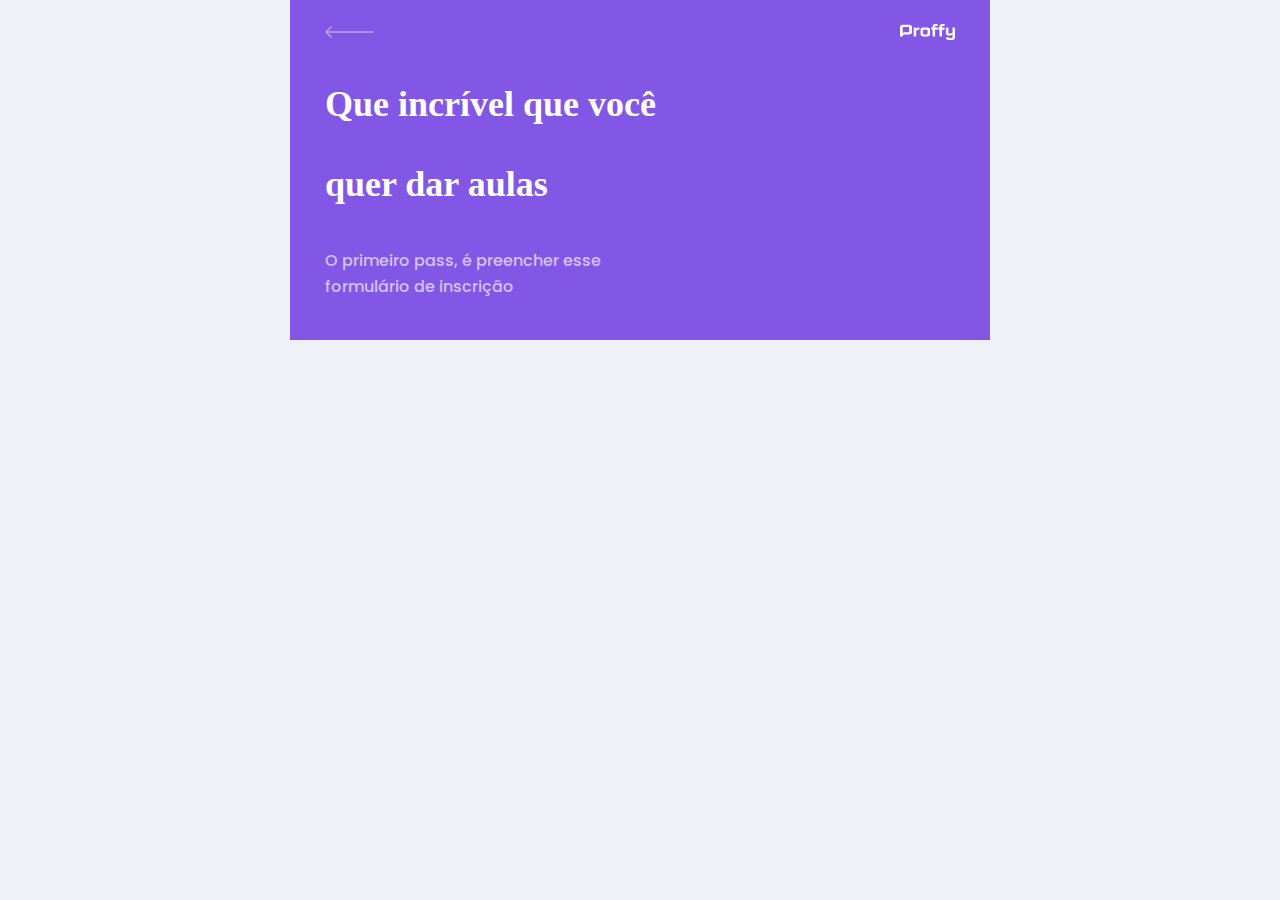
==== give-classes.html @ 982854d8 "Implementado page-give-classes.css e configurações no header.css" ====
<!DOCTYPE html>
<html lang="pt_br"> <!-- exemplo lang é um atributo no caso aqui a linguagem-->
<head>
    <meta charset="UTF-8">
    <meta name="viewport" content="width=device-width, initial-scale=1.0">
    <title>Proffy | Sua plataforma de estudos online</title>

    <link rel="stylesheet" href="/styles/main.css">
    <link rel="stylesheet" href="/styles/partials/header.css">
    <link rel="stylesheet" href="/styles/partials/page-give-classes.css">

   
    <link href="https://fonts.googleapis.com/css2?
    family=Archivo:wght@400;700&amp;family=Poppins:wght@400;600&amp;
    display=swap" rel="stylesheet">
  

</head>
<body id="page-give-classes">


    <div id="container">
        <header class="page-header">
            <div class="top-bar-container">
                <a href="/">
                    <img src="/images/icons/back.svg" alt="Voltar">
                 </a>
                 <img src="/images/logo.svg" alt="Proffy">
            </div>

            <div class="header-content">
                <strong>Que incrível que você quer dar aulas</strong>
                <p>O primeiro pass, é preencher esse formulário de inscrição</p>
               
            </div>
        </header>

            <main>
               
            </main>
    </div>
    

</body>
</html>
---- styles/main.css ----
:root {
    /*variáveis css */
    --color-background: #F0F0F7;
    --color-primary-lighter: #9871F5;
    --color-primary-light: #916BEA;
    --color-primary: #8257E5;
    --color-primary-dark: #774DD6;
    --color-primary-darker: #6842c2;
    --color-secondary: #04D361;
    --color-secondary-dark: #04BF58;
    --color-title-in-primary: #FFFFFF;
    --color-text-in-primary: #D4C2FF;
    --color-text-title: #32264D;
    --color-text-complement: #9C98A6;
    --color-text-base: #6A6180;
    --color-line-in-white: #E6E6F0;
    --color-input-background: #F8F8FC;
    --color-button-text: #FFFFFF;
    --color-box-base: #FFFFFF;
    --color-box-footer: #FAFAFC;
    --color-small-info: #C1BCCC;

    /* tamanho da font padrão: 16px ou 100% ou 1rem */
    font-size: 60%; /* controle das medidas rem */
}
* {
    margin: 0;
    padding: 0;
    box-sizing: border-box;
}
html,
body{
    height: 100vh; /* altura*/
}

body{
    
    background-color: var(--color-background);
    display: flex;
    align-items: center;
    justify-content: center;
}
  /*estilizacao nas fontes dos itens abaixo */
body,
input,
button,
textarea {
    font: 500 1.6rem Poppins;
    color: var(--color-text-base);
}

#container { 
    /*responsividade no container*/
    width: 90vw; /*largura*/
    max-width: 700px; /* se passar de 90vw o maximo da largura será 700px*/
}

@media (min-width: 700px) { /*a partir deste valor será esta @media*/
    :root {
        font-size: 62.5%; /* todo 1rem vai ser proporcional a 10px*/
    }
}
---- styles/partials/header.css ----
.page-header {
    background-color: var(--color-primary);

    display: flex;
    flex-direction: column;
}

.page-header .top-bar-container {
    width: 90%;
    margin: 0 auto;

    display: flex;
    align-items: center;
    justify-content: space-between;

    padding: 1.6rem 0;
}

.page-header .top-bar-container a {
    height: 3.2rem;
    opacity: 0.2s;
}

.page-header .top-bar-containera:hover {
    opacity: 0.6;
}
.page-header .top-bar-container > img {
    height: 1.6rem;
}

.page-header .header-content {
    width: 90%;
    margin: 3.2rem auto;

    position: relative;
}

.page-header .header-content strong {
    font: 700 3.6rem Arquivo;
    line-height: 8rem;
    color: var(--color-title-in-primary);
}

.page-header .header-content p {
    max-width: 30rem;
    font-size: 1.6rem;
    line-height: 2.6rem;
    color: var(--color-text-in-primary);
    margin-top: 2.4rem;
}

/*estilização com foco em dispositivos desktops*/
@media (min-width:700px) {
    .page-header {
        height: 340px;
    }

    .page-header .top-bar-container {
        max-width: 1100px;
    }
    
    .page-header .header-content {
        max-width: 740px;

        margin: 0 auto;

        flex: 1 1;
        padding-bottom: 48px;
        display: flex;
        flex-direction: column;
        justify-content: center;
    }

    .page-header .header-content strong {
        max-width:  350px;
    }
}
---- styles/partials/page-give-classes.css ----
#page-give-classes #container {
    width: 100vw;
    height: 100vh;
}
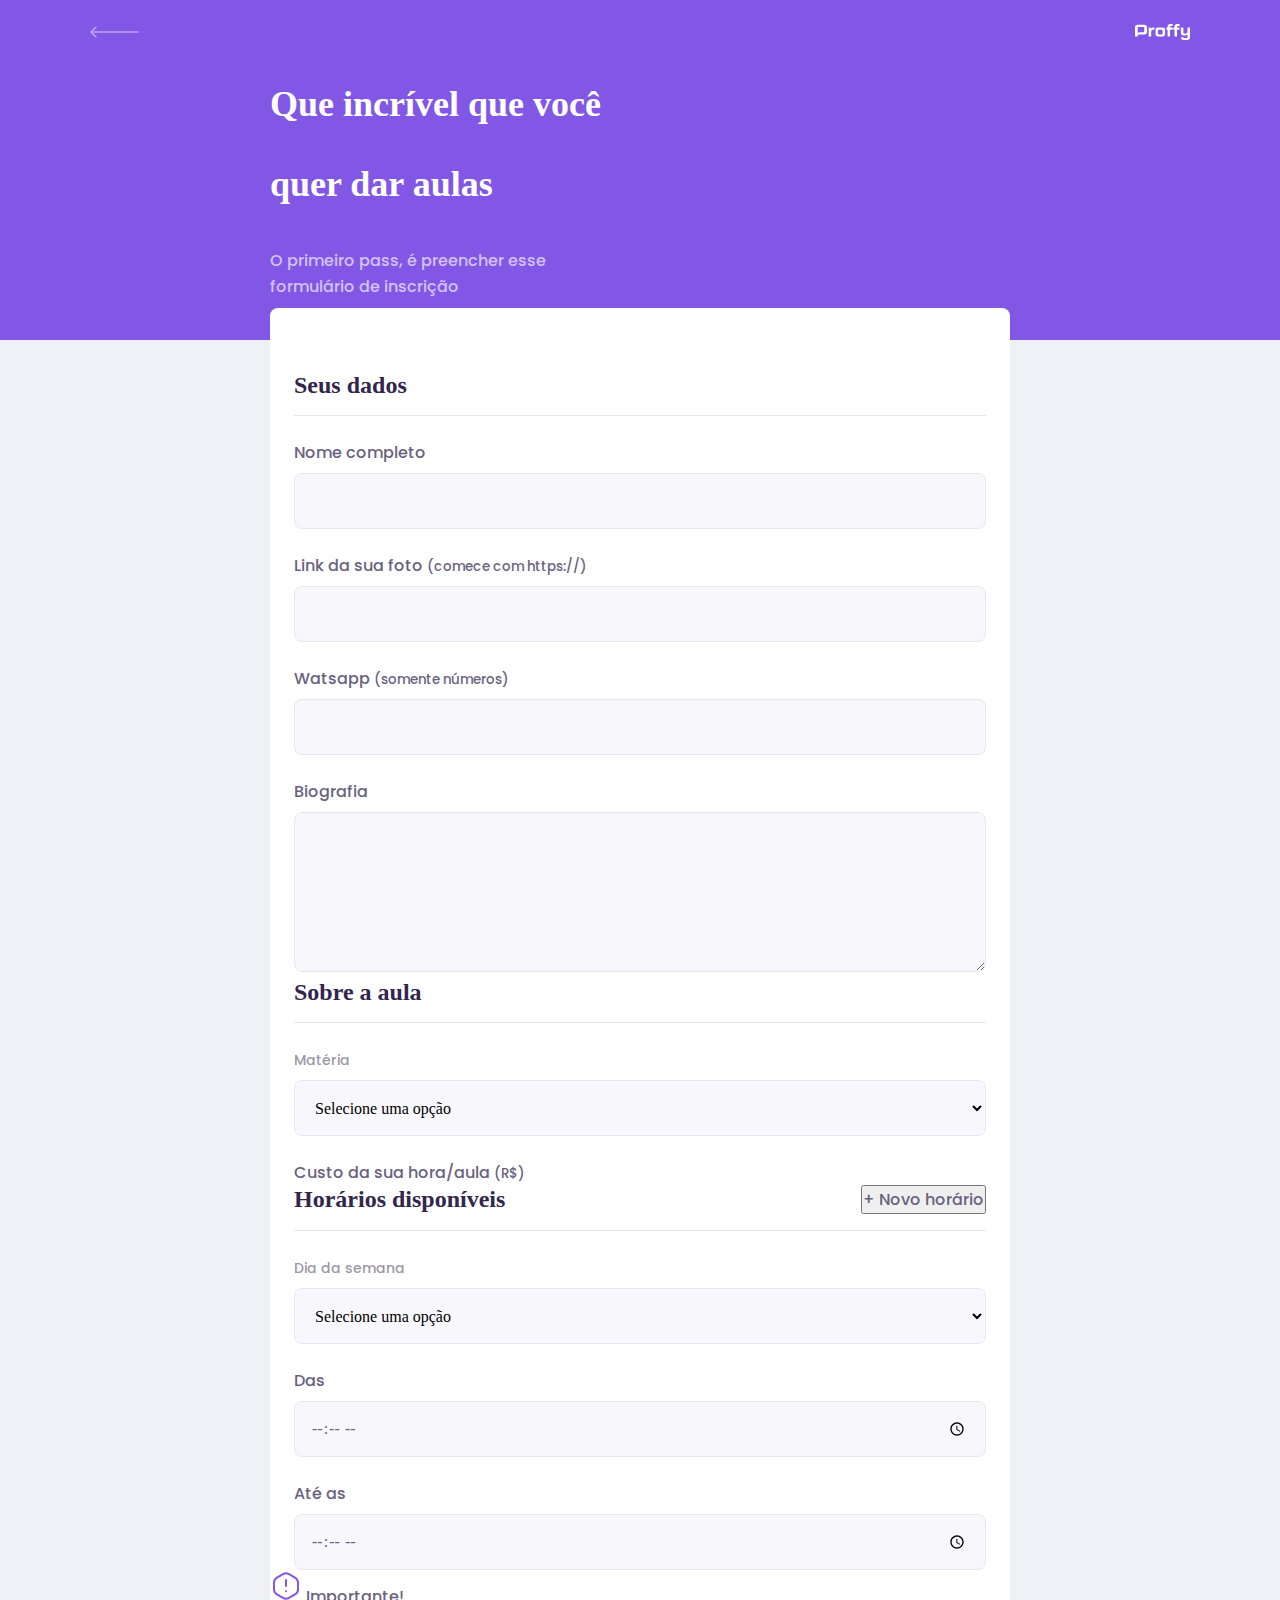
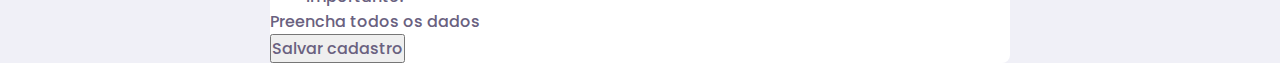
==== commit 5604e10d: "Progresso até o para salvar o cadastro no footer" ====
--- a/give-classes.html
+++ b/give-classes.html
@@ -7,6 +7,7 @@
 
     <link rel="stylesheet" href="/styles/main.css">
     <link rel="stylesheet" href="/styles/partials/header.css">
+    <link rel="stylesheet" href="/styles/partials/forms.css">
     <link rel="stylesheet" href="/styles/partials/page-give-classes.css">
 
    
@@ -36,7 +37,95 @@
         </header>
 
             <main>
-               
+               <form action="" id="create-class">
+                   <fieldset>
+                       <legend>Seus dados</legend>
+
+                       <div class="input-block">
+                           <label for="name">Nome completo</label>
+                           <input name="name" id="name" required>
+                       </div>
+                       <div class="input-block">
+                            <label for="avatar">Link da sua foto <small>(comece com https://)</small></label>
+                            <input name="avatar" id="avatar" type="url" required>
+                        </div>
+                        <div class="input-block">
+                            <label for="whatsapp">Watsapp <small>(somente números)</small></label>
+                            <input name="watsapp" id="whatsapp" type="number" required>
+                        </div>
+                        <div class="textarea-block">
+                            <label for="bio">Biografia</label>
+                             <textarea name="bio" id="bio" required></textarea>
+                        </div>
+                   </fieldset>
+
+                   <fieldset>
+                       <legend>Sobre a aula</legend>
+                       <div class="select-block">
+                           <label for="subject">Matéria</label>
+                           <select name="subject" id="subject" required>
+                               <option value="">Selecione uma opção</option>
+                               <option value="1">Artes</option>
+                               <option value="2">Biologia</option>
+                               <option value="3">Ciências</option>
+                               <option value="4">Educação Física</option>
+                               <option value="5">Física</option>
+                               <option value="6">Geografia</option>
+                               <option value="7">História</option>
+                               <option value="8">Matemática</option>
+                               <option value="9">Português</option>
+                               <option value="10">Química</option>
+                           </select>
+                       </div>
+
+                       <div class="input-block">
+                           <label for="cost">Custo da sua hora/aula <small>(R$)</small>
+                        </label>
+                       </div>
+                   </fieldset>
+
+                   <fieldset>
+                       <legend>Horários disponíveis
+                           <button id="add-time">+ Novo horário</button>
+                       </legend>
+                       <div class="schedule-item">
+
+                            <div class="select-block">
+                                <label for="wekday">Dia da semana</label>
+                                <select name="weekday[]" required>
+                                    <option value="">Selecione uma opção</option>
+                                    <option value="0">Domingo</option>
+                                    <option value="1">Segunda-feira</option>
+                                    <option value="2">Terça-feira</option>
+                                    <option value="3">Quarta-feira</option>
+                                    <option value="4">Quinta-feira</option>
+                                    <option value="5">Sexta-feira</option>
+                                    <option value="6">Sábado</option>
+                                </select>
+                            </div>
+
+                            <div class="input-block">
+                                <label for="time_from">Das</label>
+                                <input type="time" name="time_from[]" required>
+                            </div>
+
+                            <div class="input-block">
+                                <label for="time_to">Até as</label>
+                                <input type="time" name="time_to[]" required>
+                            </div>
+
+
+                        </div>
+                   </fieldset>
+               </form>
+
+               <footer>
+                   <p>
+                       <img src="/images/icons/warning.svg" alt="Aviso importante">
+                       Importante!<br>Preencha todos os dados
+                   </p>
+                   <button type="submit" form="create-class">Salvar cadastro</button>
+               </footer>
             </main>
     </div>
     
--- a/styles/partials/forms.css
+++ b/styles/partials/forms.css
@@ -0,0 +1,44 @@
+.select-block label,
+.input-block label
+.textarea-block label {
+    font-size: 1.4rem;
+    color: var(--color-text-complement);
+}
+
+.input-block input,
+.select-block select,
+.textarea-block textarea {
+    width: 100%;
+    height: 5.6rem;
+    margin-top: 0.8rem;
+    border-radius: 0.8rem;
+    background: var(--color-input-background);
+    border: 1px solid var(--color-line-in-white);
+    outline: 0;
+    padding: 0 1.6rem;
+    font: 1.6rem Arquivo;
+}
+
+.textarea-block textarea {
+    padding: 1.2rem 1.6rem;
+    height: 16rem;
+
+    resize: vertical;
+}
+.input-block,
+.textarea-block {
+    position: relative;
+}
+
+.input-block:focus-within::after,
+.textarea-block:focus-within::after {
+    content: "";
+
+    width: calc(100% - 3.2rem);
+    height: 2px;
+    background: var(--color-primary-light);
+    position: absolute;
+    left: 1.6rem;
+    right: 1.6rem;
+    bottom: 0;
+}
--- a/styles/partials/page-give-classes.css
+++ b/styles/partials/page-give-classes.css
@@ -1,4 +1,55 @@
 #page-give-classes #container {
     width: 100vw;
     height: 100vh;
+}
+
+#page-give-classes .page-header .header-content {
+    margin-bottom: 6.4rem;
+}
+#page-give-classes main {
+    background: var(--color-box-base);
+    width: 100%;
+    max-width: 74rem;
+    border-radius: .8rem;
+    margin: -3.2rem auto 3.2rem;
+    padding-top: 6.4rem;
+}
+
+#page-give-classes fieldset {
+    border: none;
+
+    padding: 0 2.4rem;
+}
+
+#page-give-classes fieldset legend {
+    font: 700 2.4rem Arquivo;
+    color: var(--color-text-title);
+    margin-bottom: 2.4rem;
+
+    display: flex;
+    align-items: center;
+    justify-content: space-between;
+    
+    width: 100%;
+
+    padding-bottom: 1.6rem;
+    border-bottom: 1px solid var(--color-line-in-white);
+
+}
+
+#page-give-class fieldset+fieldset {
+    margin-top: 6.4rem;
+}
+
+#page-give-classes .input-block+.input-block,
+#page-give-classes .input-block+.textarea-block,
+#page-give-classes .select-block+.input-block {
+    margin-top: 2.4rem;
+}
+
+
+@media (min-width: 700px) {
+    #page-give-classes #container {
+        max-width: 100vw;
+    }
 }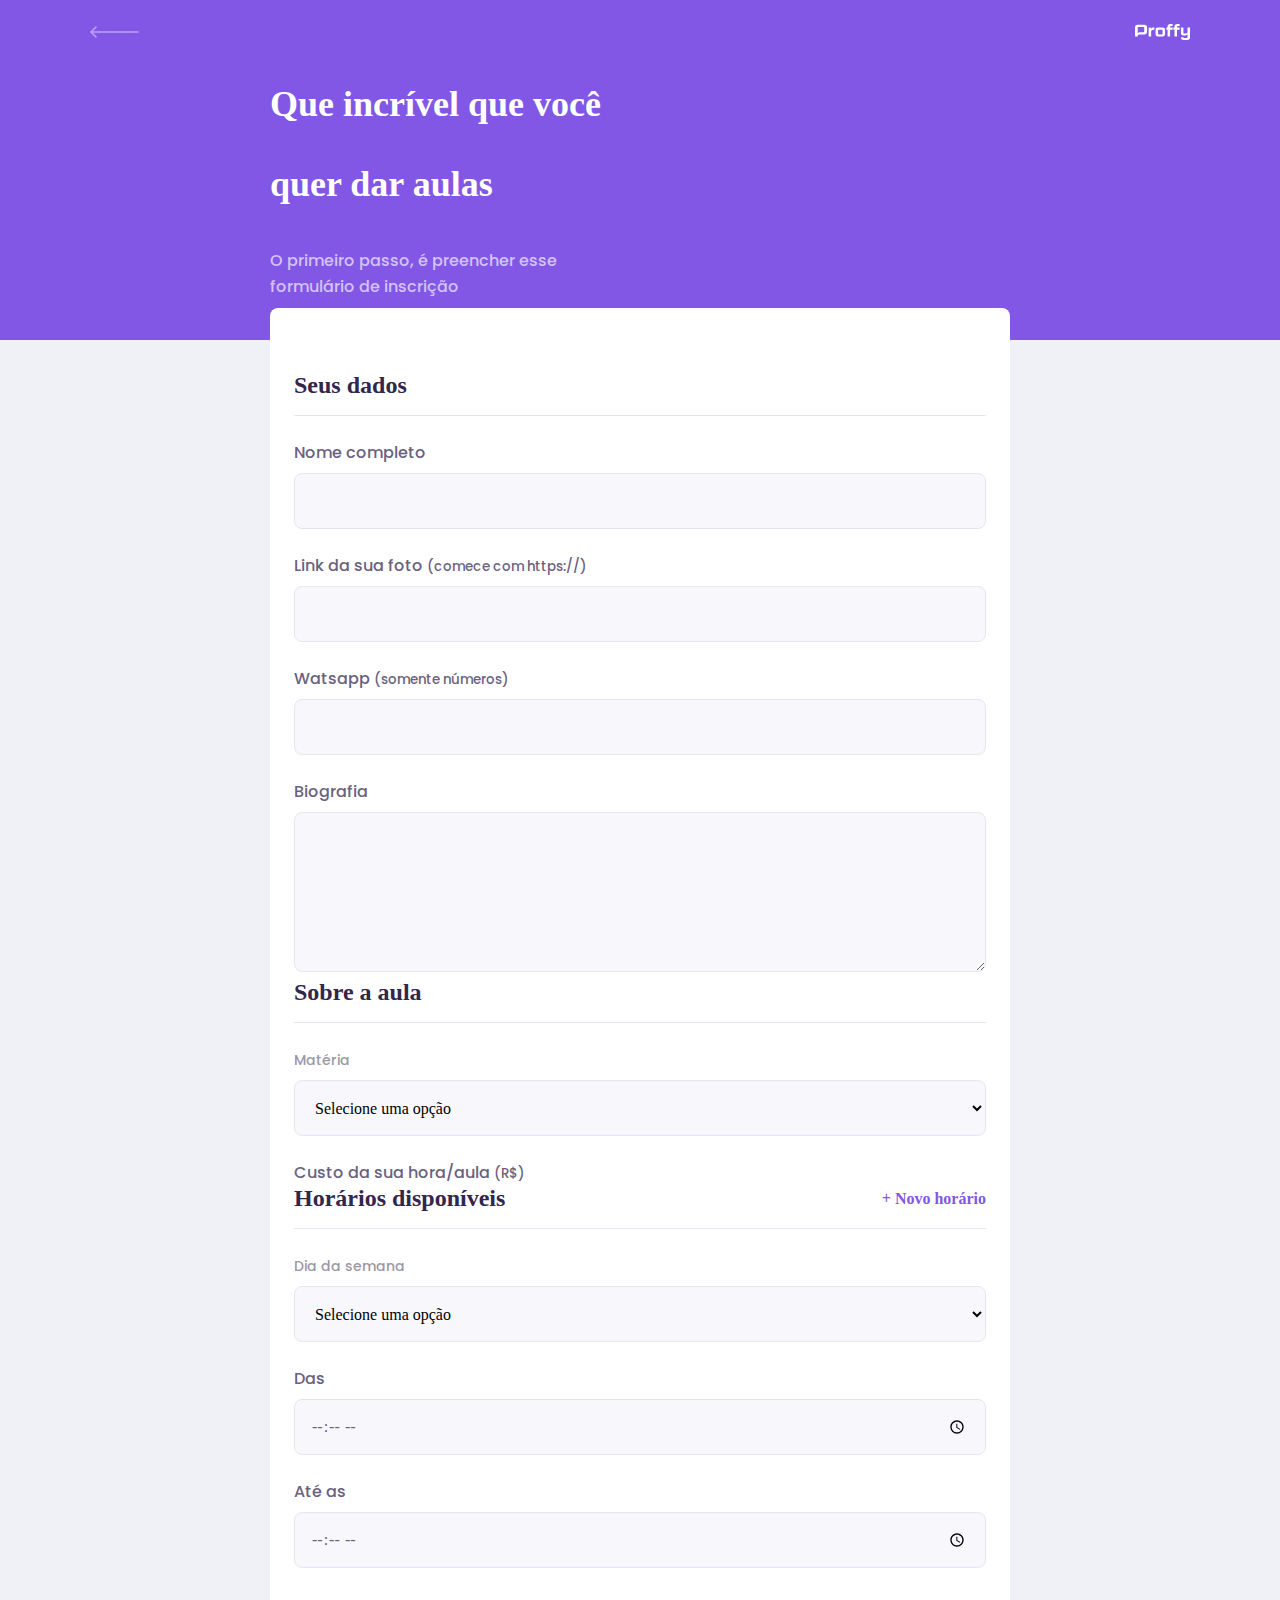
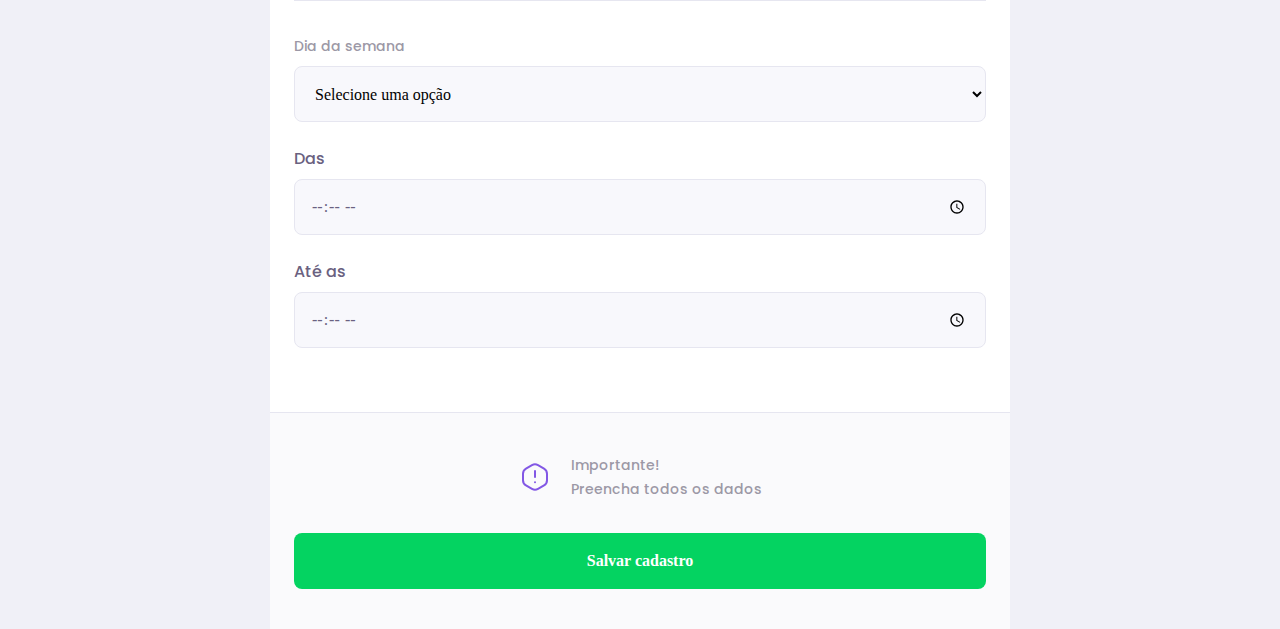
==== commit bcb427ad: "Finalizado estilização para mobile das give-classes" ====
--- a/give-classes.html
+++ b/give-classes.html
@@ -31,7 +31,7 @@
 
             <div class="header-content">
                 <strong>Que incrível que você quer dar aulas</strong>
-                <p>O primeiro pass, é preencher esse formulário de inscrição</p>
+                <p>O primeiro passo, é preencher esse formulário de inscrição</p>
                
             </div>
         </header>
@@ -116,6 +116,35 @@
 
 
                         </div>
+
+                        <div class="schedule-item">
+
+                            <div class="select-block">
+                                <label for="wekday">Dia da semana</label>
+                                <select name="weekday[]" required>
+                                    <option value="">Selecione uma opção</option>
+                                    <option value="0">Domingo</option>
+                                    <option value="1">Segunda-feira</option>
+                                    <option value="2">Terça-feira</option>
+                                    <option value="3">Quarta-feira</option>
+                                    <option value="4">Quinta-feira</option>
+                                    <option value="5">Sexta-feira</option>
+                                    <option value="6">Sábado</option>
+                                </select>
+                            </div>
+
+                            <div class="input-block">
+                                <label for="time_from">Das</label>
+                                <input type="time" name="time_from[]" required>
+                            </div>
+
+                            <div class="input-block">
+                                <label for="time_to">Até as</label>
+                                <input type="time" name="time_to[]" required>
+                            </div>
+
+
+                        </div>
                    </fieldset>
                </form>
 
--- a/styles/partials/page-give-classes.css
+++ b/styles/partials/page-give-classes.css
@@ -34,8 +34,25 @@
 
     padding-bottom: 1.6rem;
     border-bottom: 1px solid var(--color-line-in-white);
+}
 
+#page-give-classes fieldset legend button {
+    background: none;
+    border: 0;
+
+    color: var(--color-primary);
+
+    font: 700 1.6rem Archivo;
+
+    cursor: pointer;
+
+    transition: 0.2s;
 }
+
+#page-give-classes fieldset legend button:hover {
+    color: var(--color-primary-dark);
+}
+
 
 #page-give-class fieldset+fieldset {
     margin-top: 6.4rem;
@@ -47,6 +64,60 @@
     margin-top: 2.4rem;
 }
 
+#page-give-classes main footer {
+    padding: 4rem 2.4rem;
+
+    background: var(--color-box-footer);
+    border-top: 1px solid var(--color-line-in-white);
+    margin-top: 6.4rem;
+}
+
+#page-give-classes main footer p {
+    display: flex;
+    align-items: center;
+    justify-content: center;
+
+    font-size: 1.4rem;
+    line-height: 2.4rem;
+
+    color: var(--color-text-complement);
+}
+
+#page-give-classes main footer p img {
+    margin-right: 2rem;
+}
+
+#page-give-classes main footer button {
+    width: 100%;
+    height: 5.6rem;
+    background: var(--color-secondary);
+    color: var(--color-button-text);
+    border: 0;
+    border-radius: .8rem;
+    cursor: pointer;
+    font: 700 1.6rem Arquivo;
+    
+    display: flex;
+    align-items: center;
+    justify-content: center;
+    text-decoration: none;
+    transition: 0.2s;
+    margin-top: 3.2rem;
+}
+
+#page-give-classes main footer button:hover {
+    background: var(--color-secondary-dark);
+
+}
+
+.schedule-item+.schedule-item {
+    margin-top: 3.2rem;
+    padding-top: 3.2rem;
+
+    border-top: 1px solid var(--color-line-in-white);
+   
+}
+
 
 @media (min-width: 700px) {
     #page-give-classes #container {
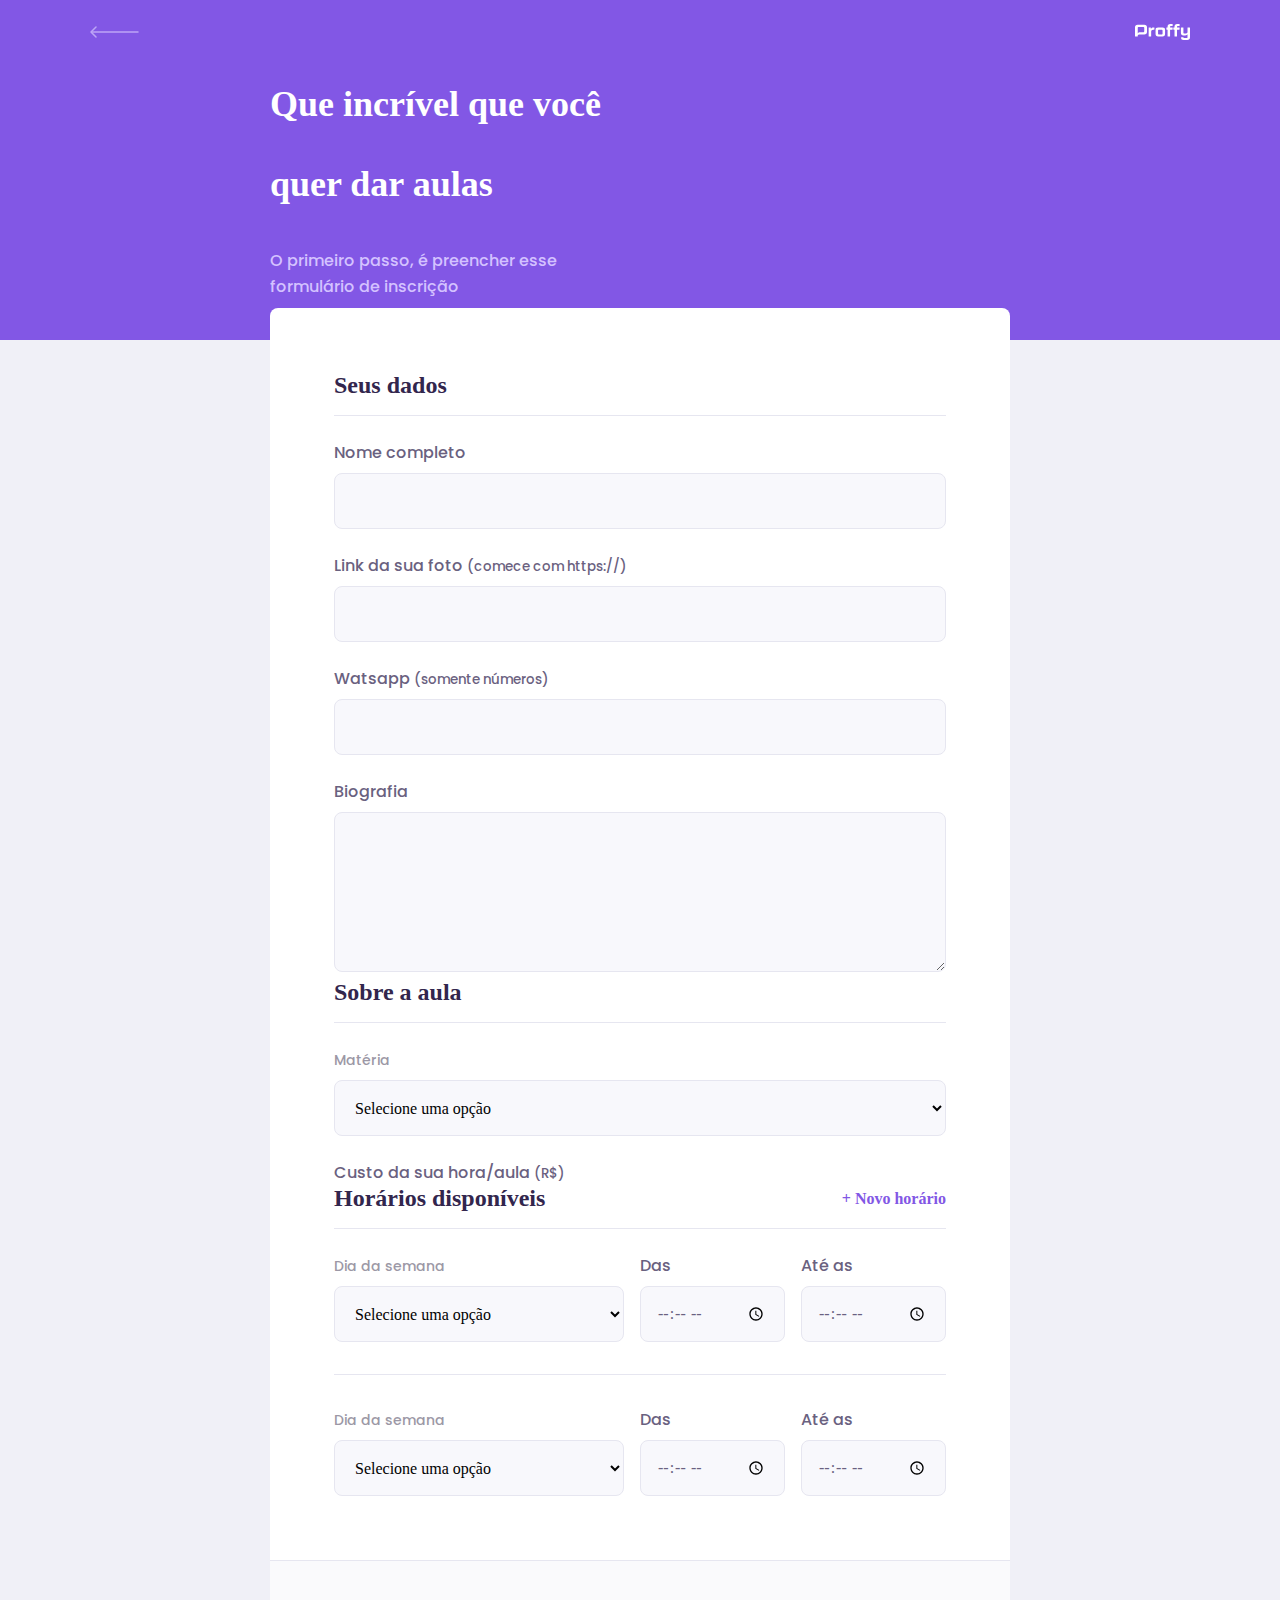
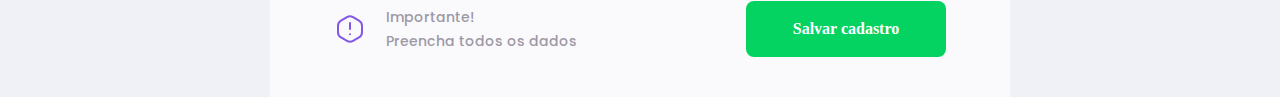
==== commit 168308ff: "Estilização com foco em dispositivos desktops" ====
--- a/give-classes.html
+++ b/give-classes.html
@@ -84,7 +84,7 @@
                        </div>
                    </fieldset>
 
-                   <fieldset>
+                   <fieldset id="schedule-items">
                        <legend>Horários disponíveis
                            <button id="add-time">+ Novo horário</button>
                        </legend>
--- a/styles/partials/page-give-classes.css
+++ b/styles/partials/page-give-classes.css
@@ -123,4 +123,39 @@
     #page-give-classes #container {
         max-width: 100vw;
     }
+
+    #page-give-classes .page-header .header-content {
+        margin-bottom: 0;
+    }
+
+    #page-give-classes main fieldset {
+        padding: 0 64px;
+
+    }
+    
+    .schedule-item {
+        display: grid;
+        grid-template-columns: 2fr 1fr 1fr;
+        column-gap: 1.6rem;
+    }
+
+    #page-give-classes #schedule-items .select-block+.input-block,
+    #page-give-classes #schedule-items .input-block+.input-block {
+        margin-top: 0;
+    }
+    
+    #page-give-classes main footer {
+        padding: 40px 64px;
+
+        display: flex;
+        align-items: center;
+        justify-content: space-between;
+    }
+
+    #page-give-classes main footer button {
+        margin-top: 0;
+        
+        width: 200px;
+
+    }
 }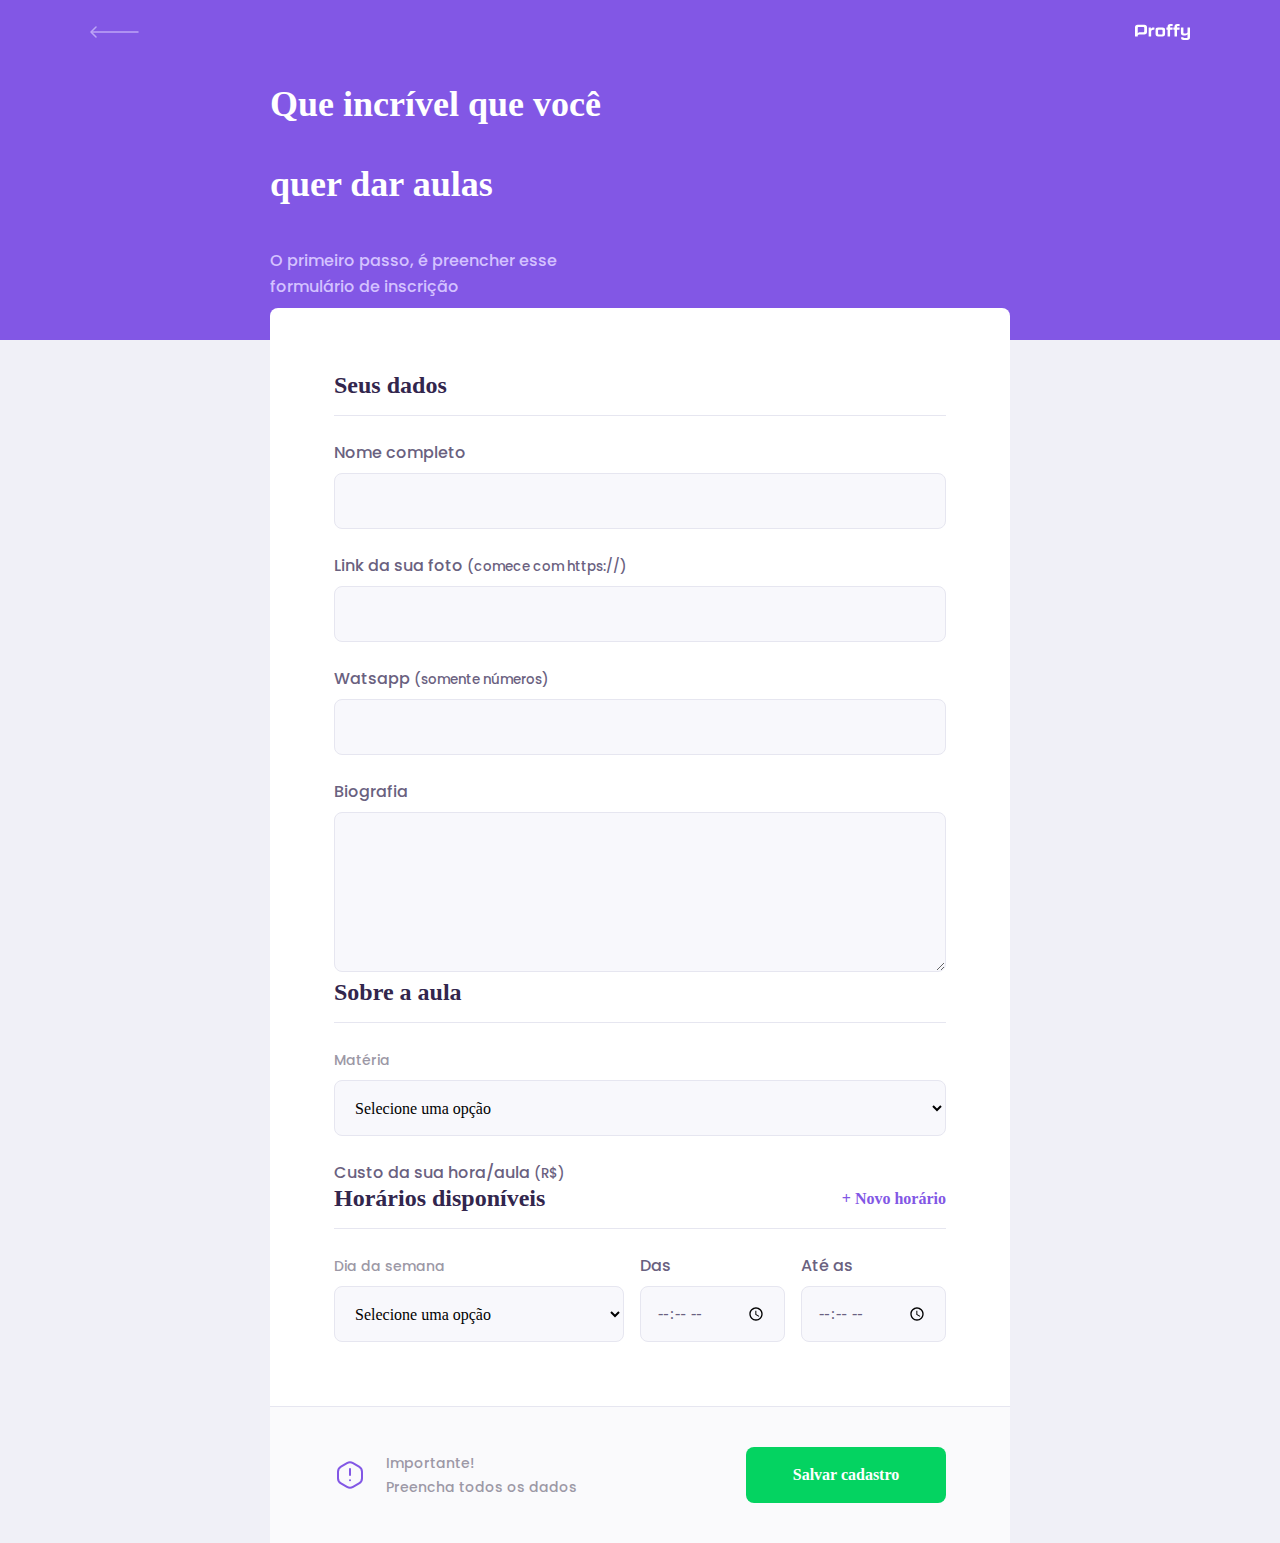
==== commit b13861bf: "Iniciando algoritimo adicionando função com JS em add-time" ====
--- a/give-classes.html
+++ b/give-classes.html
@@ -15,6 +15,7 @@
     family=Archivo:wght@400;700&amp;family=Poppins:wght@400;600&amp;
     display=swap" rel="stylesheet">
   
+    <script src="/scripts/addField.js" defer></script>
 
 </head>
 <body id="page-give-classes">
@@ -86,38 +87,9 @@
 
                    <fieldset id="schedule-items">
                        <legend>Horários disponíveis
-                           <button id="add-time">+ Novo horário</button>
+                           <button type="button" id="add-time">+ Novo horário</button>
                        </legend>
                        <div class="schedule-item">
-
-                            <div class="select-block">
-                                <label for="wekday">Dia da semana</label>
-                                <select name="weekday[]" required>
-                                    <option value="">Selecione uma opção</option>
-                                    <option value="0">Domingo</option>
-                                    <option value="1">Segunda-feira</option>
-                                    <option value="2">Terça-feira</option>
-                                    <option value="3">Quarta-feira</option>
-                                    <option value="4">Quinta-feira</option>
-                                    <option value="5">Sexta-feira</option>
-                                    <option value="6">Sábado</option>
-                                </select>
-                            </div>
-
-                            <div class="input-block">
-                                <label for="time_from">Das</label>
-                                <input type="time" name="time_from[]" required>
-                            </div>
-
-                            <div class="input-block">
-                                <label for="time_to">Até as</label>
-                                <input type="time" name="time_to[]" required>
-                            </div>
-
-
-                        </div>
-
-                        <div class="schedule-item">
 
                             <div class="select-block">
                                 <label for="wekday">Dia da semana</label>
